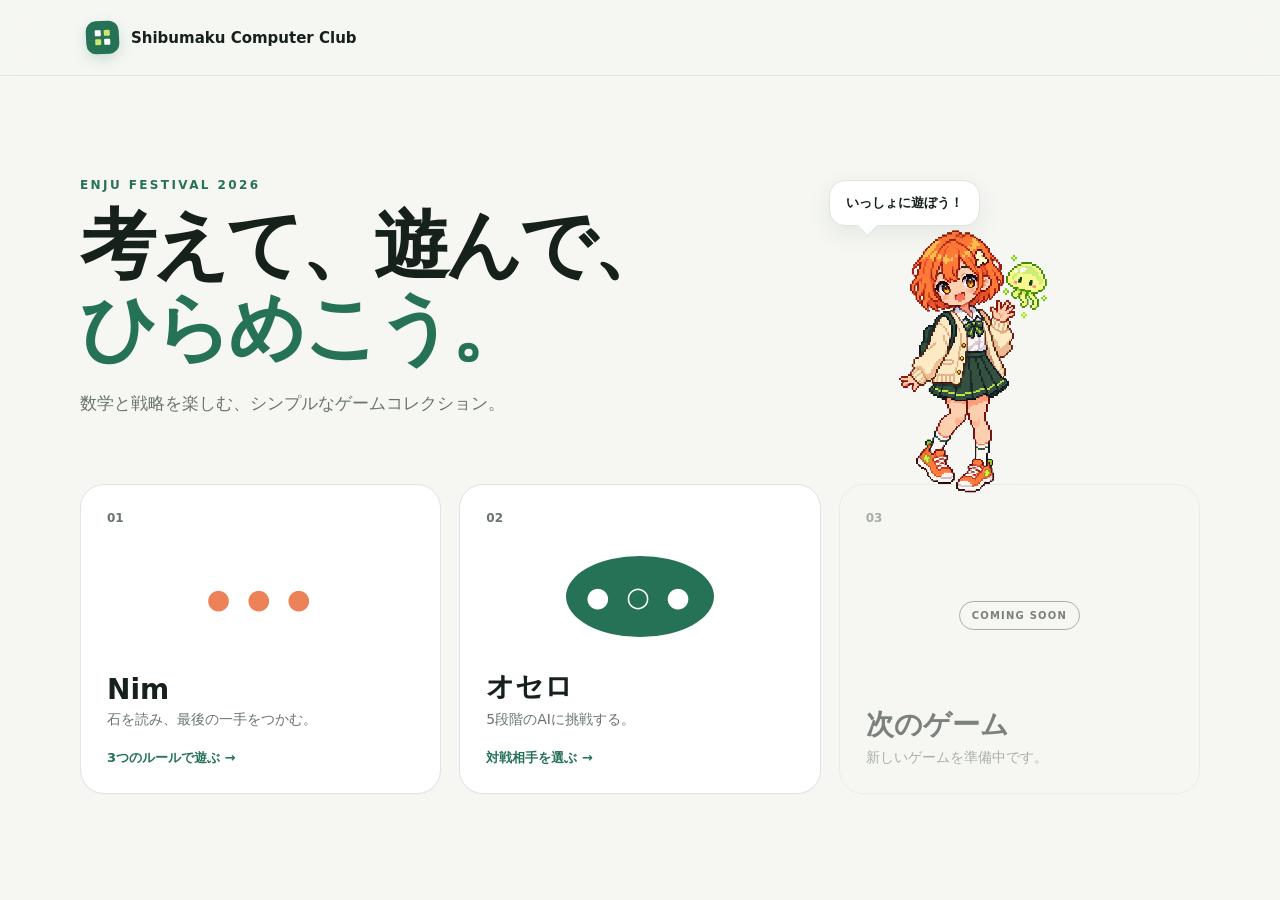
==== index.html @ f1bbe8ea "Initial commit" ====
<!doctype html>
<html lang="ja">
<head>
  <meta charset="UTF-8">
  <meta name="viewport" content="width=device-width, initial-scale=1.0">
  <meta name="theme-color" content="#f7f8f5">
  <title>Shibumaku Computer Club</title>
  <link rel="stylesheet" href="styles.css">
</head>
<body>
  <header class="site-header">
    <button id="home-button" class="brand" type="button" aria-label="ホームへ戻る">
      <span class="brand-mark" aria-hidden="true"><i></i><i></i><i></i><i></i></span><span>Shibumaku Computer Club</span>
    </button>
    <button id="header-back" class="quiet-button hidden" type="button">← ゲーム一覧</button>
  </header>

  <main>
    <section id="home-screen" class="screen active">
      <div class="hero">
        <p class="eyebrow">ENJU FESTIVAL 2026</p>
        <h1>考えて、遊んで、<br><span>ひらめこう。</span></h1>
        <p class="lead">数学と戦略を楽しむ、シンプルなゲームコレクション。</p>
        <div class="hero-mascot" aria-label="ゲーム案内役の女の子">
          <div class="speech-bubble">いっしょに遊ぼう！</div>
          <img src="assets/mascot-girl.png" alt="ゲーム案内役のドット絵の女の子">
        </div>
      </div>
      <div class="game-grid">
        <button class="game-card nim-card" data-screen="nim-menu" type="button">
          <span class="card-number">01</span><span class="card-icon stones">● ● ●</span>
          <span class="card-title">Nim</span><span class="card-copy">石を読み、最後の一手をつかむ。</span>
          <span class="card-link">3つのルールで遊ぶ →</span>
        </button>
        <button class="game-card othello-card" data-screen="othello-menu" type="button">
          <span class="card-number">02</span><span class="card-icon discs">● ○ ●</span>
          <span class="card-title">オセロ</span><span class="card-copy">5段階のAIに挑戦する。</span>
          <span class="card-link">対戦相手を選ぶ →</span>
        </button>
        <article class="game-card coming-card" aria-disabled="true">
          <span class="card-number">03</span><span class="coming-label">COMING SOON</span>
          <span class="card-title">次のゲーム</span><span class="card-copy">新しいゲームを準備中です。</span>
        </article>
      </div>
    </section>

    <section id="nim-menu" class="screen narrow">
      <div class="page-heading"><p class="eyebrow">GAME 01</p><h2>Nim</h2><p>ルールを選んでAIと対戦しよう。</p></div>
      <div class="choice-list">
        <button data-nim="single" type="button"><span><b>1山のNim</b><small>15個の石から1〜3個取る</small></span><i>→</i></button>
        <button data-nim="normal" type="button"><span><b>通常のNim</b><small>最後の石を取ったら勝ち</small></span><i>→</i></button>
        <button data-nim="misere" type="button"><span><b>ミゼールNim</b><small>最後の石を取ったら負け</small></span><i>→</i></button>
      </div>
    </section>

    <section id="nim-game" class="screen game-screen">
      <div class="game-top"><div><p class="eyebrow">NIM</p><h2 id="nim-title">通常のNim</h2></div><button class="restart-button" id="nim-restart" type="button">↻ はじめから</button></div>
      <div class="nim-play-area">
        <div class="nim-main-panel">
          <div class="status-panel"><span id="nim-turn-dot" class="turn-dot"></span><strong id="nim-status">あなたの番です</strong><small id="nim-rule"></small></div>
          <div id="nim-board" class="nim-board" aria-label="石の山"></div>
          <div id="nim-controls" class="nim-controls">
            <div class="nim-picker">
              <span>取る個数</span><div id="take-buttons" class="take-buttons"></div>
              <button id="nim-hint-toggle" class="inline-hint-button" type="button" aria-controls="nim-hints">💡 ヒント1を見る</button>
              <div id="nim-hints" class="single-hint hidden" aria-live="polite"></div>
            </div>
            <button id="nim-take" class="primary-button" type="button">石を取る</button>
          </div>
        </div>
        <div class="mascot-comment nim-side-mascot">
          <p id="nim-comment" class="speech-bubble" aria-live="polite">対戦よろしく！</p>
          <img src="assets/mascot-girl.png" alt="オレンジ髪のゲーム案内役とクラゲのペット">
        </div>
      </div>
    </section>

    <section id="othello-menu" class="screen narrow">
      <div class="page-heading"><p class="eyebrow">GAME 02</p><h2>オセロ</h2><p>対戦するAIの強さを選ぼう。あなたは黒です。</p></div>
      <div class="choice-list level-list">
        <button data-level="greedy" type="button"><em>LEVEL 1</em><span><b>貪欲</b><small>取れる石が多い手を選びます</small></span><i>→</i></button>
        <button data-level="position" type="button"><em>LEVEL 2</em><span><b>位置優先</b><small>角や辺を大切にします</small></span><i>→</i></button>
        <button data-level="mobility" type="button"><em>LEVEL 3</em><span><b>着手可能数</b><small>次の選択肢をコントロールします</small></span><i>→</i></button>
        <button data-level="minimax" type="button"><em>LEVEL 4</em><span><b>Minimax</b><small>数手先を読んで戦います</small></span><i>→</i></button>
        <button data-level="alpha" class="challenge" type="button"><em>FINAL</em><span><b>部員からの挑戦状</b><small>私たちの最強AIです</small></span><i>→</i></button>
      </div>
    </section>

    <section id="othello-game" class="screen game-screen othello-wrap">
      <div class="game-top"><div><p class="eyebrow">OTHELLO</p><h2 id="othello-title">貪欲</h2></div><button class="restart-button" id="othello-restart" type="button">↻ はじめから</button></div>
      <div class="scorebar">
        <div class="player active" id="black-player"><span class="disc black"></span><span>あなた</span><strong id="black-score">2</strong></div>
        <span class="versus">VS</span>
        <div class="player" id="white-player"><span class="disc white"></span><span>AI</span><strong id="white-score">2</strong></div>
      </div>
      <div class="othello-play-area">
        <div class="othello-board-column">
          <p id="othello-status" class="board-status">あなたの番です</p>
          <div id="othello-board" class="othello-board" role="grid" aria-label="オセロ盤"></div>
          <p class="hint"><span class="hint-dot"></span>印のあるマスに置けます</p>
        </div>
        <div class="mascot-comment othello-comment">
          <p id="othello-comment" class="speech-bubble" aria-live="polite">対戦よろしく！</p>
          <img src="assets/mascot-girl.png" alt="オレンジ髪のゲーム案内役とクラゲのペット">
        </div>
      </div>
    </section>
  </main>

  <div id="result-modal" class="modal hidden" role="dialog" aria-modal="true" aria-labelledby="result-title">
    <div class="modal-card"><p class="eyebrow">GAME SET</p><h2 id="result-title">勝ち！</h2><p id="result-copy"></p><div class="modal-actions"><button id="play-again" class="primary-button" type="button">もう一度</button><button id="back-to-list" class="quiet-button" type="button">ゲーム一覧へ</button></div></div>
  </div>

  <script src="game-logic.js"></script>
  <script src="app.js"></script>
</body>
</html>
---- styles.css ----
:root{--ink:#17211b;--muted:#68746d;--paper:#f6f7f3;--card:#fff;--line:#dfe5df;--green:#267257;--green-dark:#18503d;--lime:#cbe86b;--orange:#ed8157;--shadow:0 18px 50px rgba(24,53,40,.1)}
*{box-sizing:border-box}body{margin:0;background:var(--paper);color:var(--ink);font-family:"Hiragino Sans","Yu Gothic",system-ui,sans-serif;min-height:100vh}.site-header{height:76px;display:flex;align-items:center;justify-content:space-between;padding:0 max(24px,calc((100vw - 1120px)/2));border-bottom:1px solid var(--line);background:rgba(246,247,243,.9);position:sticky;top:0;z-index:20;backdrop-filter:blur(12px)}button{font:inherit}.brand{border:0;background:none;display:flex;gap:12px;align-items:center;font-weight:800;color:var(--ink);cursor:pointer;font-size:15px}.brand-mark{display:grid;place-items:center;width:33px;height:33px;border-radius:10px;background:var(--green);color:white;font-family:Georgia,serif;font-size:20px}.quiet-button,.restart-button{border:1px solid var(--line);background:white;border-radius:999px;padding:9px 16px;color:var(--ink);font-weight:700;cursor:pointer}.quiet-button:hover,.restart-button:hover{border-color:var(--green);color:var(--green)}main{width:min(1120px,calc(100% - 40px));margin:auto}.screen{display:none;padding:72px 0 90px;animation:enter .35s ease}.screen.active{display:block}.screen.narrow{width:min(760px,100%);margin:auto}@keyframes enter{from{opacity:0;transform:translateY(8px)}to{opacity:1;transform:none}}.hero{padding:30px 0 52px}.eyebrow{margin:0 0 12px;font-size:12px;letter-spacing:.2em;font-weight:900;color:var(--green)}h1{font-size:clamp(42px,6.4vw,76px);line-height:1.09;letter-spacing:-.05em;margin:0 0 22px;max-width:800px}h1 span{color:var(--green)}.lead,.page-heading>p:last-child{color:var(--muted);font-size:17px}.game-grid{display:grid;grid-template-columns:repeat(3,1fr);gap:18px}.game-card{min-height:310px;border:1px solid var(--line);border-radius:24px;background:var(--card);padding:26px;text-align:left;color:var(--ink);display:flex;flex-direction:column;position:relative;overflow:hidden;box-shadow:0 1px 0 rgba(0,0,0,.02)}button.game-card{cursor:pointer;transition:.22s ease}button.game-card:hover{transform:translateY(-5px);box-shadow:var(--shadow);border-color:transparent}.card-number{font-size:12px;font-weight:900;color:var(--muted)}.card-icon{font-size:27px;letter-spacing:4px;margin:auto;align-self:center}.stones{color:var(--orange)}.discs{background:var(--green);color:white;padding:25px 20px;border-radius:50%}.card-title{font-size:28px;font-weight:900;margin-bottom:5px}.card-copy{font-size:14px;color:var(--muted)}.card-link{font-size:13px;font-weight:800;color:var(--green);margin-top:20px}.coming-card{opacity:.55;background:transparent}.coming-label{margin:auto;align-self:center;border:1px solid var(--muted);border-radius:999px;padding:8px 12px;font-size:10px;font-weight:900;letter-spacing:.12em}.page-heading{margin-bottom:35px}.page-heading h2,.game-top h2{font-size:42px;letter-spacing:-.04em;margin:0}.choice-list{display:grid;gap:12px}.choice-list button{width:100%;border:1px solid var(--line);background:white;border-radius:18px;padding:22px 24px;display:flex;align-items:center;text-align:left;cursor:pointer;color:var(--ink);transition:.18s}.choice-list button:hover{border-color:var(--green);transform:translateX(5px);box-shadow:0 8px 30px rgba(24,53,40,.07)}.choice-list span{display:grid;gap:5px}.choice-list b{font-size:18px}.choice-list small{font-size:13px;color:var(--muted)}.choice-list i{font-style:normal;margin-left:auto;color:var(--green);font-size:22px}.level-list em{font-style:normal;font-size:10px;letter-spacing:.1em;font-weight:900;color:var(--green);width:82px}.level-list .challenge{background:var(--green-dark);color:white;border-color:var(--green-dark)}.level-list .challenge small,.level-list .challenge em,.level-list .challenge i{color:#cfe9dd}.game-screen{width:min(800px,100%);margin:auto;padding-top:45px}.game-top{display:flex;justify-content:space-between;align-items:center;margin-bottom:24px}.status-panel{background:white;border:1px solid var(--line);border-radius:15px;padding:16px 20px;display:grid;grid-template-columns:auto 1fr;column-gap:10px;align-items:center}.status-panel small{grid-column:2;color:var(--muted);margin-top:3px}.turn-dot{width:9px;height:9px;border-radius:50%;background:var(--green);box-shadow:0 0 0 5px #e4f1eb}.nim-board{display:grid;gap:15px;margin:32px 0}.heap{display:grid;grid-template-columns:70px 1fr;align-items:center;min-height:64px;border-radius:14px;padding:10px 15px;cursor:pointer;border:2px solid transparent}.heap.selected{background:white;border-color:var(--green)}.heap.disabled{cursor:default;opacity:.55}.heap-label{font-size:12px;color:var(--muted);font-weight:800}.pebbles{display:flex;gap:7px;flex-wrap:wrap}.pebble{width:27px;height:27px;border-radius:50% 46% 52% 44%;background:var(--orange);box-shadow:inset -4px -5px 0 rgba(124,49,24,.14);transform:rotate(var(--r))}.nim-controls{display:flex;justify-content:space-between;align-items:center;background:white;border:1px solid var(--line);border-radius:18px;padding:18px 20px}.nim-controls>div>span{font-size:11px;font-weight:800;color:var(--muted)}.take-buttons{display:flex;gap:7px;margin-top:7px}.take-buttons button{width:36px;height:36px;border-radius:9px;border:1px solid var(--line);background:white;font-weight:900;cursor:pointer}.take-buttons button.selected{background:var(--green);color:white;border-color:var(--green)}.primary-button{border:0;border-radius:11px;background:var(--green);color:white;padding:13px 24px;font-weight:800;cursor:pointer}.primary-button:disabled{opacity:.4;cursor:not-allowed}.scorebar{display:grid;grid-template-columns:1fr auto 1fr;align-items:center;background:white;border:1px solid var(--line);border-radius:16px;padding:10px 16px}.player{display:flex;align-items:center;gap:9px;padding:9px 12px;border-radius:10px;color:var(--muted);font-size:13px}.player:last-child{justify-content:flex-end}.player.active{background:#edf5f0;color:var(--ink);font-weight:800}.player strong{font-size:20px;margin-left:6px}.disc{width:23px;height:23px;border-radius:50%;display:inline-block}.disc.black{background:#17211b;box-shadow:inset -3px -3px 4px #000}.disc.white{background:#fff;border:1px solid #cad2cc;box-shadow:inset -2px -3px 4px #d9dedb}.versus{font-size:10px;font-weight:900;color:#a3ada7}.board-status{text-align:center;font-size:14px;font-weight:800;min-height:20px}.othello-board{width:min(580px,92vw);aspect-ratio:1;margin:0 auto;display:grid;grid-template-columns:repeat(8,1fr);padding:7px;border-radius:14px;background:#276d54;box-shadow:var(--shadow);gap:2px}.cell{border:0;background:#3a8b69;display:grid;place-items:center;position:relative;cursor:default;padding:0}.cell.legal{cursor:pointer}.cell.legal:after{content:"";width:15%;height:15%;border-radius:50%;background:var(--lime);box-shadow:0 0 0 4px rgba(203,232,107,.16)}.cell .disc{width:76%;height:76%;animation:place .2s ease}@keyframes place{from{transform:scale(.2)}to{transform:scale(1)}}.hint{text-align:center;color:var(--muted);font-size:12px}.hint-dot{display:inline-block;width:7px;height:7px;background:var(--lime);border-radius:50%;margin-right:7px}.modal{position:fixed;inset:0;background:rgba(11,24,17,.58);display:grid;place-items:center;padding:20px;z-index:50;backdrop-filter:blur(5px)}.modal-card{background:white;width:min(430px,100%);border-radius:24px;text-align:center;padding:42px 35px;box-shadow:var(--shadow)}.modal-card h2{font-size:42px;margin:3px}.modal-card>p:not(.eyebrow){color:var(--muted)}.modal-actions{display:flex;justify-content:center;gap:9px;margin-top:25px}.hidden{display:none!important}
.hint-box{margin:-15px 0 24px;border:1px solid var(--line);border-radius:16px;background:white;overflow:hidden}.hint-toggle{width:100%;border:0;background:white;padding:15px 18px;display:flex;align-items:center;justify-content:space-between;color:var(--green-dark);font-weight:800;cursor:pointer;text-align:left}.hint-toggle:hover{background:#f2f7f3}.hint-toggle i{font-style:normal;font-size:21px;font-weight:400;transition:transform .2s}.hint-toggle[aria-expanded="true"] i{transform:rotate(45deg)}.nim-hints{border-top:1px solid var(--line);padding:4px 20px 17px;animation:enter .22s ease}.nim-hints ol{margin:0;padding:0;list-style:none;counter-reset:hints}.nim-hints li{counter-increment:hints;position:relative;padding:14px 0 14px 40px;color:var(--muted);font-size:14px;line-height:1.75}.nim-hints li+li{border-top:1px dashed var(--line)}.nim-hints li:before{content:counter(hints);position:absolute;left:0;top:14px;width:25px;height:25px;display:grid;place-items:center;border-radius:50%;background:#e8f2ec;color:var(--green);font-size:11px;font-weight:900}.nim-hints li:first-child{color:var(--ink);font-weight:700}
.hero{position:relative}.hero .lead{max-width:560px}.hero-mascot{position:absolute;right:4%;bottom:-28px;width:220px;z-index:2}.hero-mascot img{display:block;width:100%;image-rendering:pixelated}.speech-bubble{position:relative;background:white;border:1px solid var(--line);border-radius:16px;padding:12px 16px;margin:0;box-shadow:0 8px 24px rgba(24,53,40,.08);font-size:13px;font-weight:800;line-height:1.5}.speech-bubble:after{content:"";position:absolute;left:30px;bottom:-8px;width:14px;height:14px;background:white;border-right:1px solid var(--line);border-bottom:1px solid var(--line);transform:rotate(45deg)}.mascot-comment{display:flex;align-items:flex-end;width:max-content;max-width:100%;position:relative;z-index:2}.mascot-comment img{width:78px;height:78px;object-fit:contain;object-position:center 17%;image-rendering:pixelated}.mascot-comment .speech-bubble{margin:0 0 42px 4px;min-width:130px}.game-comment{float:right;margin:-5px 12px -74px 0}.othello-comment{height:42px;margin:-14px auto 4px;transform:translateX(160px)}.othello-comment img{width:62px;height:62px}.othello-comment .speech-bubble{margin-bottom:28px;padding:8px 13px}.othello-board{width:min(470px,62vh,calc(100vw - 26px))}.othello-wrap{padding-top:26px}.othello-wrap .game-top{margin-bottom:12px}.othello-wrap .board-status{margin:9px 0}.othello-wrap .hint{margin:7px 0}
@media(max-width:720px){.site-header{height:64px;padding:0 18px}.brand span:last-child{display:none}main{width:min(100% - 26px,1120px)}.screen{padding-top:42px}.hero{padding-top:10px;padding-bottom:190px}.hero-mascot{width:170px;right:2%;bottom:0}.game-grid{grid-template-columns:1fr}.game-card{min-height:210px}.card-icon{position:absolute;right:25px;top:54px}.page-heading h2,.game-top h2{font-size:32px}.choice-list button{padding:18px}.level-list em{width:67px}.game-top{align-items:flex-end}.restart-button{font-size:12px}.nim-controls{position:sticky;bottom:10px;box-shadow:var(--shadow)}.othello-comment{transform:translateX(90px)}.othello-board{width:min(62vh,calc(100vw - 26px))}.modal-actions{flex-direction:column}}

/* Othello: board on the left, large mascot on the right. */
.hero-mascot{right:1%;bottom:-42px;width:270px}.othello-wrap{width:min(1040px,100%);padding-top:24px}.othello-wrap .game-top{margin-bottom:12px}.othello-wrap .scorebar{width:min(800px,100%)}.othello-play-area{display:grid;grid-template-columns:minmax(400px,500px) minmax(260px,1fr);gap:28px;align-items:end}.othello-board-column{min-width:0}.othello-play-area .othello-board{width:min(470px,62vh,100%);margin-left:0}.othello-wrap .board-status{margin:9px 0;text-align:left;padding-left:190px}.othello-wrap .hint{width:min(470px,100%);margin:7px 0}.othello-play-area .othello-comment{width:100%;height:auto;margin:0;transform:none;display:flex;flex-direction:column;align-items:center;align-self:stretch;justify-content:flex-end}.othello-play-area .othello-comment img{width:min(340px,100%);height:auto;max-height:560px;object-fit:contain;object-position:center bottom}.othello-play-area .othello-comment .speech-bubble{align-self:flex-start;margin:0 0 -10px 0;min-width:150px;padding:11px 15px;z-index:2}.othello-play-area .othello-comment .speech-bubble:after{left:auto;right:30px}
@media(max-width:720px){.hero-mascot{width:190px;right:0;bottom:-5px}.othello-play-area{display:flex;flex-direction:column;gap:4px;align-items:center}.othello-board-column{width:100%}.othello-wrap .board-status{text-align:center;padding-left:0}.othello-play-area .othello-board{width:min(58vh,calc(100vw - 26px));margin:auto}.othello-play-area .othello-comment{order:-1;align-self:flex-end;width:150px;height:76px;display:block;margin:-84px 0 6px}.othello-play-area .othello-comment img{position:absolute;right:0;bottom:0;width:92px;height:92px}.othello-play-area .othello-comment .speech-bubble{position:absolute;right:60px;bottom:55px;white-space:nowrap;margin:0}}

/* Revised game proportions and horizontal Nim layout. */
.hero-mascot{right:9%;bottom:-12px}.othello-wrap{width:min(1180px,100%)}.othello-play-area{grid-template-columns:minmax(540px,640px) minmax(260px,320px);gap:30px}.othello-play-area .othello-board{width:min(600px,72vh,100%)}.othello-wrap .scorebar{width:min(960px,100%)}.othello-wrap .hint{width:min(600px,100%)}.othello-play-area .othello-comment img{width:min(300px,100%)}
#nim-game{width:min(1080px,100%)}.nim-play-area{display:grid;grid-template-columns:minmax(540px,720px) minmax(240px,320px);gap:28px;align-items:stretch}.nim-main-panel{background:white;border:1px solid var(--line);border-radius:22px;padding:20px 22px;box-shadow:0 12px 36px rgba(24,53,40,.06)}.nim-main-panel .status-panel{padding:10px 14px;background:var(--paper)}.nim-main-panel .nim-board{margin:16px 0;gap:7px}.nim-main-panel .heap{min-height:58px;padding:7px 12px;background:var(--paper);border-radius:10px}.nim-main-panel .heap.selected{background:#edf5f0}.nim-main-panel .nim-controls{padding:15px 0 0;border:0;border-top:1px solid var(--line);border-radius:0;align-items:flex-start}.nim-picker{flex:1}.inline-hint-button{display:block;margin-top:13px;border:0;background:none;padding:0;color:var(--green);font-size:12px;font-weight:800;cursor:pointer}.inline-hint-button:disabled{color:var(--muted);cursor:default}.single-hint{max-width:480px;margin-top:9px;padding:11px 13px;background:#f0f6f2;border-left:3px solid var(--green);border-radius:0 9px 9px 0;font-size:13px;line-height:1.6}.single-hint b{font-size:10px;letter-spacing:.08em;color:var(--green)}.single-hint p{margin:3px 0 0}.nim-side-mascot{width:100%;height:100%;display:flex;flex-direction:column;justify-content:flex-end;align-items:center}.nim-side-mascot img{width:min(300px,100%);height:auto;object-fit:contain;object-position:center bottom}.nim-side-mascot .speech-bubble{align-self:flex-start;margin:0 0 -10px 0;z-index:2}.nim-side-mascot .speech-bubble:after{left:auto;right:30px}
@media(max-width:760px){.hero-mascot{right:4%;bottom:10px}.othello-play-area{display:flex}.othello-play-area .othello-board{width:min(64vh,calc(100vw - 26px))}.nim-play-area{display:flex;flex-direction:column}.nim-main-panel{padding:14px}.nim-side-mascot{order:-1;align-self:flex-end;width:150px;height:75px;display:block;margin:-82px 0 5px}.nim-side-mascot img{position:absolute;right:0;bottom:0;width:92px;height:92px}.nim-side-mascot .speech-bubble{position:absolute;right:60px;bottom:54px;white-space:nowrap;margin:0}.nim-main-panel .nim-controls{position:static;box-shadow:none}}

/* Center the Othello board while lifting the side mascot. */
.hero-mascot .speech-bubble{width:max-content;max-width:180px}.othello-play-area{display:block;position:relative;min-height:min(600px,72vh)}.othello-board-column{width:min(600px,calc(100% - 40px));margin:0 auto}.othello-play-area .othello-board{margin:0 auto}.othello-play-area .othello-comment{position:absolute;right:0;top:-70px;width:280px;height:auto;display:flex}.othello-play-area .othello-comment img{width:270px}.single-hint{padding:0;background:transparent;border-left:0}.revealed-hint{padding:11px 13px;background:#f0f6f2;border-left:3px solid var(--green);border-radius:0 9px 9px 0;animation:hint-reveal .22s ease}.revealed-hint+.revealed-hint{margin-top:7px}.revealed-hint b{font-size:10px;letter-spacing:.08em;color:var(--green)}.revealed-hint p{margin:3px 0 0}@keyframes hint-reveal{from{opacity:0;transform:translateY(-7px)}to{opacity:1;transform:none}}
@media(max-width:760px){.othello-play-area{display:flex;min-height:0}.othello-board-column{width:100%}.othello-play-area .othello-comment{position:relative;right:auto;top:auto}.hero-mascot .speech-bubble{max-width:150px}}

/* Stable mascot alignment and updated club mark. */
.brand-mark{display:grid;grid-template-columns:repeat(2,6px);grid-template-rows:repeat(2,6px);place-content:center;gap:3px;transform:rotate(-3deg);box-shadow:0 5px 14px rgba(38,114,87,.2)}.brand-mark i{display:block;width:6px;height:6px;border-radius:1px;background:white}.brand-mark i:nth-child(2),.brand-mark i:nth-child(3){background:var(--lime)}
.othello-play-area .othello-comment{top:50%;transform:translateY(-50%)}
.nim-side-mascot{height:500px;align-self:start;justify-content:center}
@media(max-width:760px){.othello-play-area .othello-comment{top:auto;transform:none}.nim-side-mascot{height:75px;align-self:flex-end}}
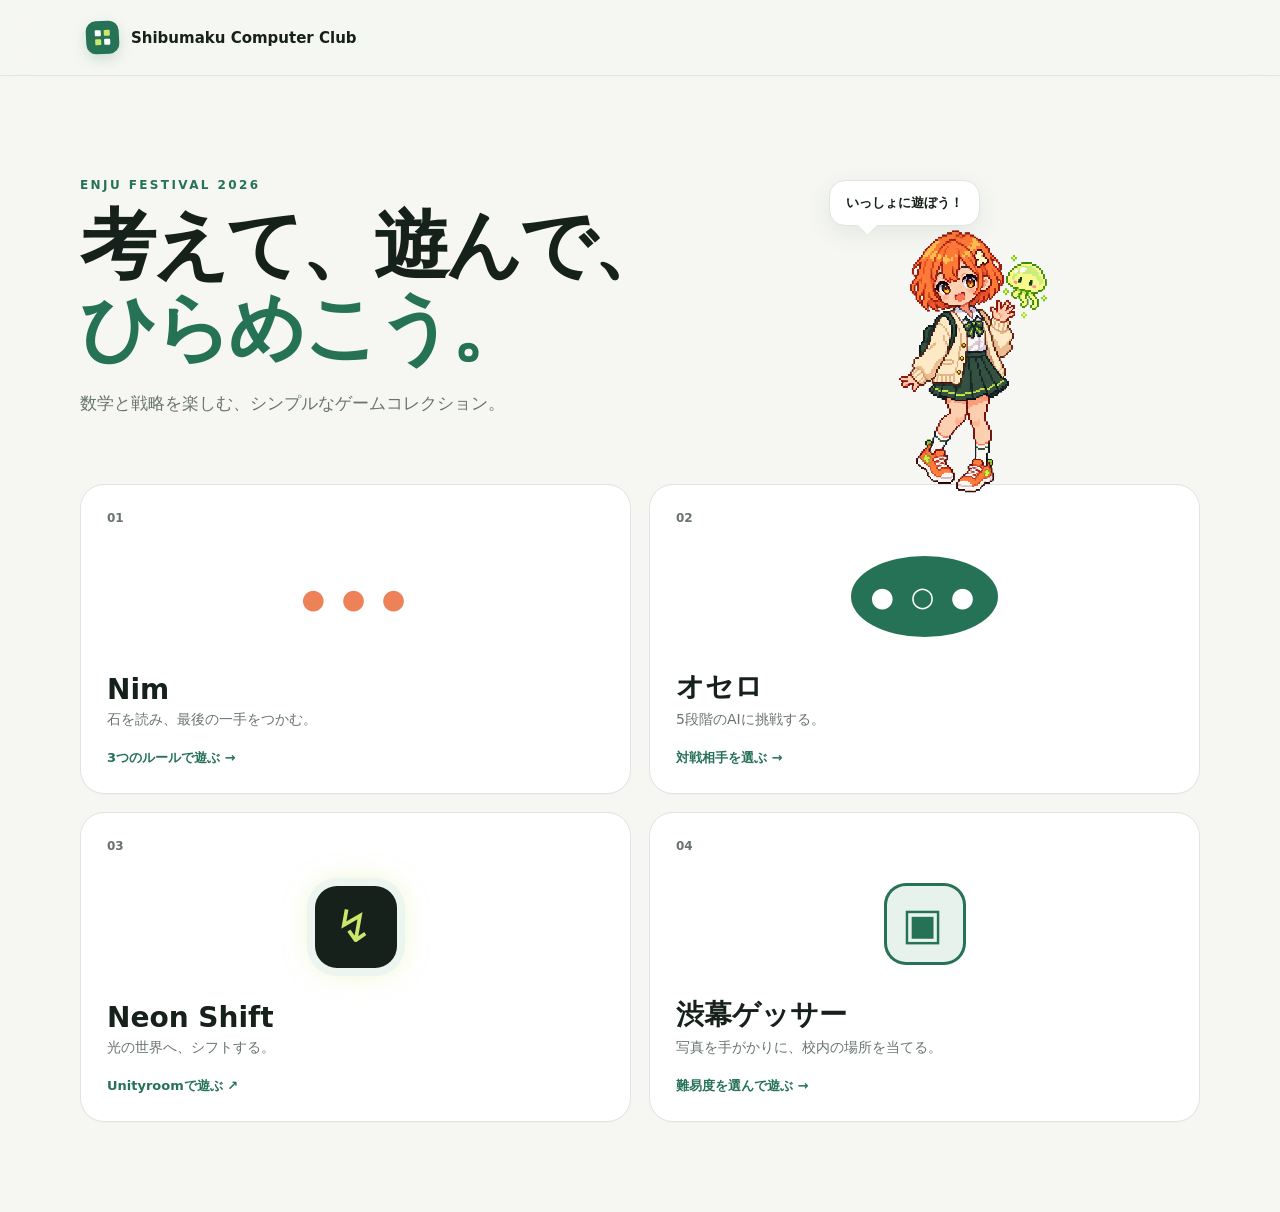
==== commit ea4bcd32: "Add Shibumaku Guesser to game collection" ====
--- a/index.html
+++ b/index.html
@@ -37,10 +37,16 @@
           <span class="card-title">オセロ</span><span class="card-copy">5段階のAIに挑戦する。</span>
           <span class="card-link">対戦相手を選ぶ →</span>
         </button>
-        <article class="game-card coming-card" aria-disabled="true">
-          <span class="card-number">03</span><span class="coming-label">COMING SOON</span>
-          <span class="card-title">次のゲーム</span><span class="card-copy">新しいゲームを準備中です。</span>
-        </article>
+        <a class="game-card game-card-link neonshift-card" href="https://unityroom.com/games/neonshift" target="_blank" rel="noopener noreferrer" aria-label="Neon ShiftをUnityroomで遊ぶ（新しいタブで開きます）">
+          <span class="card-number">03</span><span class="card-icon neon-icon" aria-hidden="true">↯</span>
+          <span class="card-title">Neon Shift</span><span class="card-copy">光の世界へ、シフトする。</span>
+          <span class="card-link">Unityroomで遊ぶ ↗</span>
+        </a>
+        <a class="game-card game-card-link guesser-card" href="location-photo-quiz/index.html">
+          <span class="card-number">04</span><span class="card-icon guesser-icon" aria-hidden="true">▣</span>
+          <span class="card-title">渋幕ゲッサー</span><span class="card-copy">写真を手がかりに、校内の場所を当てる。</span>
+          <span class="card-link">難易度を選んで遊ぶ →</span>
+        </a>
       </div>
     </section>
 
--- a/styles.css
+++ b/styles.css
@@ -1,5 +1,5 @@
 :root{--ink:#17211b;--muted:#68746d;--paper:#f6f7f3;--card:#fff;--line:#dfe5df;--green:#267257;--green-dark:#18503d;--lime:#cbe86b;--orange:#ed8157;--shadow:0 18px 50px rgba(24,53,40,.1)}
-*{box-sizing:border-box}body{margin:0;background:var(--paper);color:var(--ink);font-family:"Hiragino Sans","Yu Gothic",system-ui,sans-serif;min-height:100vh}.site-header{height:76px;display:flex;align-items:center;justify-content:space-between;padding:0 max(24px,calc((100vw - 1120px)/2));border-bottom:1px solid var(--line);background:rgba(246,247,243,.9);position:sticky;top:0;z-index:20;backdrop-filter:blur(12px)}button{font:inherit}.brand{border:0;background:none;display:flex;gap:12px;align-items:center;font-weight:800;color:var(--ink);cursor:pointer;font-size:15px}.brand-mark{display:grid;place-items:center;width:33px;height:33px;border-radius:10px;background:var(--green);color:white;font-family:Georgia,serif;font-size:20px}.quiet-button,.restart-button{border:1px solid var(--line);background:white;border-radius:999px;padding:9px 16px;color:var(--ink);font-weight:700;cursor:pointer}.quiet-button:hover,.restart-button:hover{border-color:var(--green);color:var(--green)}main{width:min(1120px,calc(100% - 40px));margin:auto}.screen{display:none;padding:72px 0 90px;animation:enter .35s ease}.screen.active{display:block}.screen.narrow{width:min(760px,100%);margin:auto}@keyframes enter{from{opacity:0;transform:translateY(8px)}to{opacity:1;transform:none}}.hero{padding:30px 0 52px}.eyebrow{margin:0 0 12px;font-size:12px;letter-spacing:.2em;font-weight:900;color:var(--green)}h1{font-size:clamp(42px,6.4vw,76px);line-height:1.09;letter-spacing:-.05em;margin:0 0 22px;max-width:800px}h1 span{color:var(--green)}.lead,.page-heading>p:last-child{color:var(--muted);font-size:17px}.game-grid{display:grid;grid-template-columns:repeat(3,1fr);gap:18px}.game-card{min-height:310px;border:1px solid var(--line);border-radius:24px;background:var(--card);padding:26px;text-align:left;color:var(--ink);display:flex;flex-direction:column;position:relative;overflow:hidden;box-shadow:0 1px 0 rgba(0,0,0,.02)}button.game-card{cursor:pointer;transition:.22s ease}button.game-card:hover{transform:translateY(-5px);box-shadow:var(--shadow);border-color:transparent}.card-number{font-size:12px;font-weight:900;color:var(--muted)}.card-icon{font-size:27px;letter-spacing:4px;margin:auto;align-self:center}.stones{color:var(--orange)}.discs{background:var(--green);color:white;padding:25px 20px;border-radius:50%}.card-title{font-size:28px;font-weight:900;margin-bottom:5px}.card-copy{font-size:14px;color:var(--muted)}.card-link{font-size:13px;font-weight:800;color:var(--green);margin-top:20px}.coming-card{opacity:.55;background:transparent}.coming-label{margin:auto;align-self:center;border:1px solid var(--muted);border-radius:999px;padding:8px 12px;font-size:10px;font-weight:900;letter-spacing:.12em}.page-heading{margin-bottom:35px}.page-heading h2,.game-top h2{font-size:42px;letter-spacing:-.04em;margin:0}.choice-list{display:grid;gap:12px}.choice-list button{width:100%;border:1px solid var(--line);background:white;border-radius:18px;padding:22px 24px;display:flex;align-items:center;text-align:left;cursor:pointer;color:var(--ink);transition:.18s}.choice-list button:hover{border-color:var(--green);transform:translateX(5px);box-shadow:0 8px 30px rgba(24,53,40,.07)}.choice-list span{display:grid;gap:5px}.choice-list b{font-size:18px}.choice-list small{font-size:13px;color:var(--muted)}.choice-list i{font-style:normal;margin-left:auto;color:var(--green);font-size:22px}.level-list em{font-style:normal;font-size:10px;letter-spacing:.1em;font-weight:900;color:var(--green);width:82px}.level-list .challenge{background:var(--green-dark);color:white;border-color:var(--green-dark)}.level-list .challenge small,.level-list .challenge em,.level-list .challenge i{color:#cfe9dd}.game-screen{width:min(800px,100%);margin:auto;padding-top:45px}.game-top{display:flex;justify-content:space-between;align-items:center;margin-bottom:24px}.status-panel{background:white;border:1px solid var(--line);border-radius:15px;padding:16px 20px;display:grid;grid-template-columns:auto 1fr;column-gap:10px;align-items:center}.status-panel small{grid-column:2;color:var(--muted);margin-top:3px}.turn-dot{width:9px;height:9px;border-radius:50%;background:var(--green);box-shadow:0 0 0 5px #e4f1eb}.nim-board{display:grid;gap:15px;margin:32px 0}.heap{display:grid;grid-template-columns:70px 1fr;align-items:center;min-height:64px;border-radius:14px;padding:10px 15px;cursor:pointer;border:2px solid transparent}.heap.selected{background:white;border-color:var(--green)}.heap.disabled{cursor:default;opacity:.55}.heap-label{font-size:12px;color:var(--muted);font-weight:800}.pebbles{display:flex;gap:7px;flex-wrap:wrap}.pebble{width:27px;height:27px;border-radius:50% 46% 52% 44%;background:var(--orange);box-shadow:inset -4px -5px 0 rgba(124,49,24,.14);transform:rotate(var(--r))}.nim-controls{display:flex;justify-content:space-between;align-items:center;background:white;border:1px solid var(--line);border-radius:18px;padding:18px 20px}.nim-controls>div>span{font-size:11px;font-weight:800;color:var(--muted)}.take-buttons{display:flex;gap:7px;margin-top:7px}.take-buttons button{width:36px;height:36px;border-radius:9px;border:1px solid var(--line);background:white;font-weight:900;cursor:pointer}.take-buttons button.selected{background:var(--green);color:white;border-color:var(--green)}.primary-button{border:0;border-radius:11px;background:var(--green);color:white;padding:13px 24px;font-weight:800;cursor:pointer}.primary-button:disabled{opacity:.4;cursor:not-allowed}.scorebar{display:grid;grid-template-columns:1fr auto 1fr;align-items:center;background:white;border:1px solid var(--line);border-radius:16px;padding:10px 16px}.player{display:flex;align-items:center;gap:9px;padding:9px 12px;border-radius:10px;color:var(--muted);font-size:13px}.player:last-child{justify-content:flex-end}.player.active{background:#edf5f0;color:var(--ink);font-weight:800}.player strong{font-size:20px;margin-left:6px}.disc{width:23px;height:23px;border-radius:50%;display:inline-block}.disc.black{background:#17211b;box-shadow:inset -3px -3px 4px #000}.disc.white{background:#fff;border:1px solid #cad2cc;box-shadow:inset -2px -3px 4px #d9dedb}.versus{font-size:10px;font-weight:900;color:#a3ada7}.board-status{text-align:center;font-size:14px;font-weight:800;min-height:20px}.othello-board{width:min(580px,92vw);aspect-ratio:1;margin:0 auto;display:grid;grid-template-columns:repeat(8,1fr);padding:7px;border-radius:14px;background:#276d54;box-shadow:var(--shadow);gap:2px}.cell{border:0;background:#3a8b69;display:grid;place-items:center;position:relative;cursor:default;padding:0}.cell.legal{cursor:pointer}.cell.legal:after{content:"";width:15%;height:15%;border-radius:50%;background:var(--lime);box-shadow:0 0 0 4px rgba(203,232,107,.16)}.cell .disc{width:76%;height:76%;animation:place .2s ease}@keyframes place{from{transform:scale(.2)}to{transform:scale(1)}}.hint{text-align:center;color:var(--muted);font-size:12px}.hint-dot{display:inline-block;width:7px;height:7px;background:var(--lime);border-radius:50%;margin-right:7px}.modal{position:fixed;inset:0;background:rgba(11,24,17,.58);display:grid;place-items:center;padding:20px;z-index:50;backdrop-filter:blur(5px)}.modal-card{background:white;width:min(430px,100%);border-radius:24px;text-align:center;padding:42px 35px;box-shadow:var(--shadow)}.modal-card h2{font-size:42px;margin:3px}.modal-card>p:not(.eyebrow){color:var(--muted)}.modal-actions{display:flex;justify-content:center;gap:9px;margin-top:25px}.hidden{display:none!important}
+*{box-sizing:border-box}body{margin:0;background:var(--paper);color:var(--ink);font-family:"Hiragino Sans","Yu Gothic",system-ui,sans-serif;min-height:100vh}.site-header{height:76px;display:flex;align-items:center;justify-content:space-between;padding:0 max(24px,calc((100vw - 1120px)/2));border-bottom:1px solid var(--line);background:rgba(246,247,243,.9);position:sticky;top:0;z-index:20;backdrop-filter:blur(12px)}button{font:inherit}.brand{border:0;background:none;display:flex;gap:12px;align-items:center;font-weight:800;color:var(--ink);cursor:pointer;font-size:15px}.brand-mark{display:grid;place-items:center;width:33px;height:33px;border-radius:10px;background:var(--green);color:white;font-family:Georgia,serif;font-size:20px}.quiet-button,.restart-button{border:1px solid var(--line);background:white;border-radius:999px;padding:9px 16px;color:var(--ink);font-weight:700;cursor:pointer}.quiet-button:hover,.restart-button:hover{border-color:var(--green);color:var(--green)}main{width:min(1120px,calc(100% - 40px));margin:auto}.screen{display:none;padding:72px 0 90px;animation:enter .35s ease}.screen.active{display:block}.screen.narrow{width:min(760px,100%);margin:auto}@keyframes enter{from{opacity:0;transform:translateY(8px)}to{opacity:1;transform:none}}.hero{padding:30px 0 52px}.eyebrow{margin:0 0 12px;font-size:12px;letter-spacing:.2em;font-weight:900;color:var(--green)}h1{font-size:clamp(42px,6.4vw,76px);line-height:1.09;letter-spacing:-.05em;margin:0 0 22px;max-width:800px}h1 span{color:var(--green)}.lead,.page-heading>p:last-child{color:var(--muted);font-size:17px}.game-grid{display:grid;grid-template-columns:repeat(2,1fr);gap:18px}.game-card{min-height:310px;border:1px solid var(--line);border-radius:24px;background:var(--card);padding:26px;text-align:left;color:var(--ink);display:flex;flex-direction:column;position:relative;overflow:hidden;box-shadow:0 1px 0 rgba(0,0,0,.02)}button.game-card{cursor:pointer;transition:.22s ease}button.game-card:hover{transform:translateY(-5px);box-shadow:var(--shadow);border-color:transparent}.card-number{font-size:12px;font-weight:900;color:var(--muted)}.card-icon{font-size:27px;letter-spacing:4px;margin:auto;align-self:center}.stones{color:var(--orange)}.discs{background:var(--green);color:white;padding:25px 20px;border-radius:50%}.card-title{font-size:28px;font-weight:900;margin-bottom:5px}.card-copy{font-size:14px;color:var(--muted)}.card-link{font-size:13px;font-weight:800;color:var(--green);margin-top:20px}.coming-card{opacity:.55;background:transparent}.coming-label{margin:auto;align-self:center;border:1px solid var(--muted);border-radius:999px;padding:8px 12px;font-size:10px;font-weight:900;letter-spacing:.12em}.page-heading{margin-bottom:35px}.page-heading h2,.game-top h2{font-size:42px;letter-spacing:-.04em;margin:0}.choice-list{display:grid;gap:12px}.choice-list button{width:100%;border:1px solid var(--line);background:white;border-radius:18px;padding:22px 24px;display:flex;align-items:center;text-align:left;cursor:pointer;color:var(--ink);transition:.18s}.choice-list button:hover{border-color:var(--green);transform:translateX(5px);box-shadow:0 8px 30px rgba(24,53,40,.07)}.choice-list span{display:grid;gap:5px}.choice-list b{font-size:18px}.choice-list small{font-size:13px;color:var(--muted)}.choice-list i{font-style:normal;margin-left:auto;color:var(--green);font-size:22px}.level-list em{font-style:normal;font-size:10px;letter-spacing:.1em;font-weight:900;color:var(--green);width:82px}.level-list .challenge{background:var(--green-dark);color:white;border-color:var(--green-dark)}.level-list .challenge small,.level-list .challenge em,.level-list .challenge i{color:#cfe9dd}.game-screen{width:min(800px,100%);margin:auto;padding-top:45px}.game-top{display:flex;justify-content:space-between;align-items:center;margin-bottom:24px}.status-panel{background:white;border:1px solid var(--line);border-radius:15px;padding:16px 20px;display:grid;grid-template-columns:auto 1fr;column-gap:10px;align-items:center}.status-panel small{grid-column:2;color:var(--muted);margin-top:3px}.turn-dot{width:9px;height:9px;border-radius:50%;background:var(--green);box-shadow:0 0 0 5px #e4f1eb}.nim-board{display:grid;gap:15px;margin:32px 0}.heap{display:grid;grid-template-columns:70px 1fr;align-items:center;min-height:64px;border-radius:14px;padding:10px 15px;cursor:pointer;border:2px solid transparent}.heap.selected{background:white;border-color:var(--green)}.heap.disabled{cursor:default;opacity:.55}.heap-label{font-size:12px;color:var(--muted);font-weight:800}.pebbles{display:flex;gap:7px;flex-wrap:wrap}.pebble{width:27px;height:27px;border-radius:50% 46% 52% 44%;background:var(--orange);box-shadow:inset -4px -5px 0 rgba(124,49,24,.14);transform:rotate(var(--r))}.nim-controls{display:flex;justify-content:space-between;align-items:center;background:white;border:1px solid var(--line);border-radius:18px;padding:18px 20px}.nim-controls>div>span{font-size:11px;font-weight:800;color:var(--muted)}.take-buttons{display:flex;gap:7px;margin-top:7px}.take-buttons button{width:36px;height:36px;border-radius:9px;border:1px solid var(--line);background:white;font-weight:900;cursor:pointer}.take-buttons button.selected{background:var(--green);color:white;border-color:var(--green)}.primary-button{border:0;border-radius:11px;background:var(--green);color:white;padding:13px 24px;font-weight:800;cursor:pointer}.primary-button:disabled{opacity:.4;cursor:not-allowed}.scorebar{display:grid;grid-template-columns:1fr auto 1fr;align-items:center;background:white;border:1px solid var(--line);border-radius:16px;padding:10px 16px}.player{display:flex;align-items:center;gap:9px;padding:9px 12px;border-radius:10px;color:var(--muted);font-size:13px}.player:last-child{justify-content:flex-end}.player.active{background:#edf5f0;color:var(--ink);font-weight:800}.player strong{font-size:20px;margin-left:6px}.disc{width:23px;height:23px;border-radius:50%;display:inline-block}.disc.black{background:#17211b;box-shadow:inset -3px -3px 4px #000}.disc.white{background:#fff;border:1px solid #cad2cc;box-shadow:inset -2px -3px 4px #d9dedb}.versus{font-size:10px;font-weight:900;color:#a3ada7}.board-status{text-align:center;font-size:14px;font-weight:800;min-height:20px}.othello-board{width:min(580px,92vw);aspect-ratio:1;margin:0 auto;display:grid;grid-template-columns:repeat(8,1fr);padding:7px;border-radius:14px;background:#276d54;box-shadow:var(--shadow);gap:2px}.cell{border:0;background:#3a8b69;display:grid;place-items:center;position:relative;cursor:default;padding:0}.cell.legal{cursor:pointer}.cell.legal:after{content:"";width:15%;height:15%;border-radius:50%;background:var(--lime);box-shadow:0 0 0 4px rgba(203,232,107,.16)}.cell .disc{width:76%;height:76%;animation:place .2s ease}@keyframes place{from{transform:scale(.2)}to{transform:scale(1)}}.hint{text-align:center;color:var(--muted);font-size:12px}.hint-dot{display:inline-block;width:7px;height:7px;background:var(--lime);border-radius:50%;margin-right:7px}.modal{position:fixed;inset:0;background:rgba(11,24,17,.58);display:grid;place-items:center;padding:20px;z-index:50;backdrop-filter:blur(5px)}.modal-card{background:white;width:min(430px,100%);border-radius:24px;text-align:center;padding:42px 35px;box-shadow:var(--shadow)}.modal-card h2{font-size:42px;margin:3px}.modal-card>p:not(.eyebrow){color:var(--muted)}.modal-actions{display:flex;justify-content:center;gap:9px;margin-top:25px}.hidden{display:none!important}
 .hint-box{margin:-15px 0 24px;border:1px solid var(--line);border-radius:16px;background:white;overflow:hidden}.hint-toggle{width:100%;border:0;background:white;padding:15px 18px;display:flex;align-items:center;justify-content:space-between;color:var(--green-dark);font-weight:800;cursor:pointer;text-align:left}.hint-toggle:hover{background:#f2f7f3}.hint-toggle i{font-style:normal;font-size:21px;font-weight:400;transition:transform .2s}.hint-toggle[aria-expanded="true"] i{transform:rotate(45deg)}.nim-hints{border-top:1px solid var(--line);padding:4px 20px 17px;animation:enter .22s ease}.nim-hints ol{margin:0;padding:0;list-style:none;counter-reset:hints}.nim-hints li{counter-increment:hints;position:relative;padding:14px 0 14px 40px;color:var(--muted);font-size:14px;line-height:1.75}.nim-hints li+li{border-top:1px dashed var(--line)}.nim-hints li:before{content:counter(hints);position:absolute;left:0;top:14px;width:25px;height:25px;display:grid;place-items:center;border-radius:50%;background:#e8f2ec;color:var(--green);font-size:11px;font-weight:900}.nim-hints li:first-child{color:var(--ink);font-weight:700}
 .hero{position:relative}.hero .lead{max-width:560px}.hero-mascot{position:absolute;right:4%;bottom:-28px;width:220px;z-index:2}.hero-mascot img{display:block;width:100%;image-rendering:pixelated}.speech-bubble{position:relative;background:white;border:1px solid var(--line);border-radius:16px;padding:12px 16px;margin:0;box-shadow:0 8px 24px rgba(24,53,40,.08);font-size:13px;font-weight:800;line-height:1.5}.speech-bubble:after{content:"";position:absolute;left:30px;bottom:-8px;width:14px;height:14px;background:white;border-right:1px solid var(--line);border-bottom:1px solid var(--line);transform:rotate(45deg)}.mascot-comment{display:flex;align-items:flex-end;width:max-content;max-width:100%;position:relative;z-index:2}.mascot-comment img{width:78px;height:78px;object-fit:contain;object-position:center 17%;image-rendering:pixelated}.mascot-comment .speech-bubble{margin:0 0 42px 4px;min-width:130px}.game-comment{float:right;margin:-5px 12px -74px 0}.othello-comment{height:42px;margin:-14px auto 4px;transform:translateX(160px)}.othello-comment img{width:62px;height:62px}.othello-comment .speech-bubble{margin-bottom:28px;padding:8px 13px}.othello-board{width:min(470px,62vh,calc(100vw - 26px))}.othello-wrap{padding-top:26px}.othello-wrap .game-top{margin-bottom:12px}.othello-wrap .board-status{margin:9px 0}.othello-wrap .hint{margin:7px 0}
 @media(max-width:720px){.site-header{height:64px;padding:0 18px}.brand span:last-child{display:none}main{width:min(100% - 26px,1120px)}.screen{padding-top:42px}.hero{padding-top:10px;padding-bottom:190px}.hero-mascot{width:170px;right:2%;bottom:0}.game-grid{grid-template-columns:1fr}.game-card{min-height:210px}.card-icon{position:absolute;right:25px;top:54px}.page-heading h2,.game-top h2{font-size:32px}.choice-list button{padding:18px}.level-list em{width:67px}.game-top{align-items:flex-end}.restart-button{font-size:12px}.nim-controls{position:sticky;bottom:10px;box-shadow:var(--shadow)}.othello-comment{transform:translateX(90px)}.othello-board{width:min(62vh,calc(100vw - 26px))}.modal-actions{flex-direction:column}}
@@ -22,3 +22,10 @@
 .othello-play-area .othello-comment{top:50%;transform:translateY(-50%)}
 .nim-side-mascot{height:500px;align-self:start;justify-content:center}
 @media(max-width:760px){.othello-play-area .othello-comment{top:auto;transform:none}.nim-side-mascot{height:75px;align-self:flex-end}}
+
+/* Unityroom external game card. */
+.game-card-link{cursor:pointer;text-decoration:none;transition:.22s ease}
+.game-card-link:hover{transform:translateY(-5px);box-shadow:var(--shadow);border-color:transparent}
+.game-card-link:focus-visible{outline:3px solid var(--lime);outline-offset:3px}
+.neon-icon{width:82px;height:82px;display:grid;place-items:center;border-radius:22px;background:var(--ink);color:var(--lime);font-size:45px;line-height:1;box-shadow:0 0 0 8px #edf5f0,0 0 28px rgba(203,232,107,.55)}
+.guesser-icon{width:82px;height:82px;display:grid;place-items:center;border-radius:22px;background:#e8f2ec;color:var(--green);font-size:44px;line-height:1;box-shadow:inset 0 0 0 3px var(--green)}
